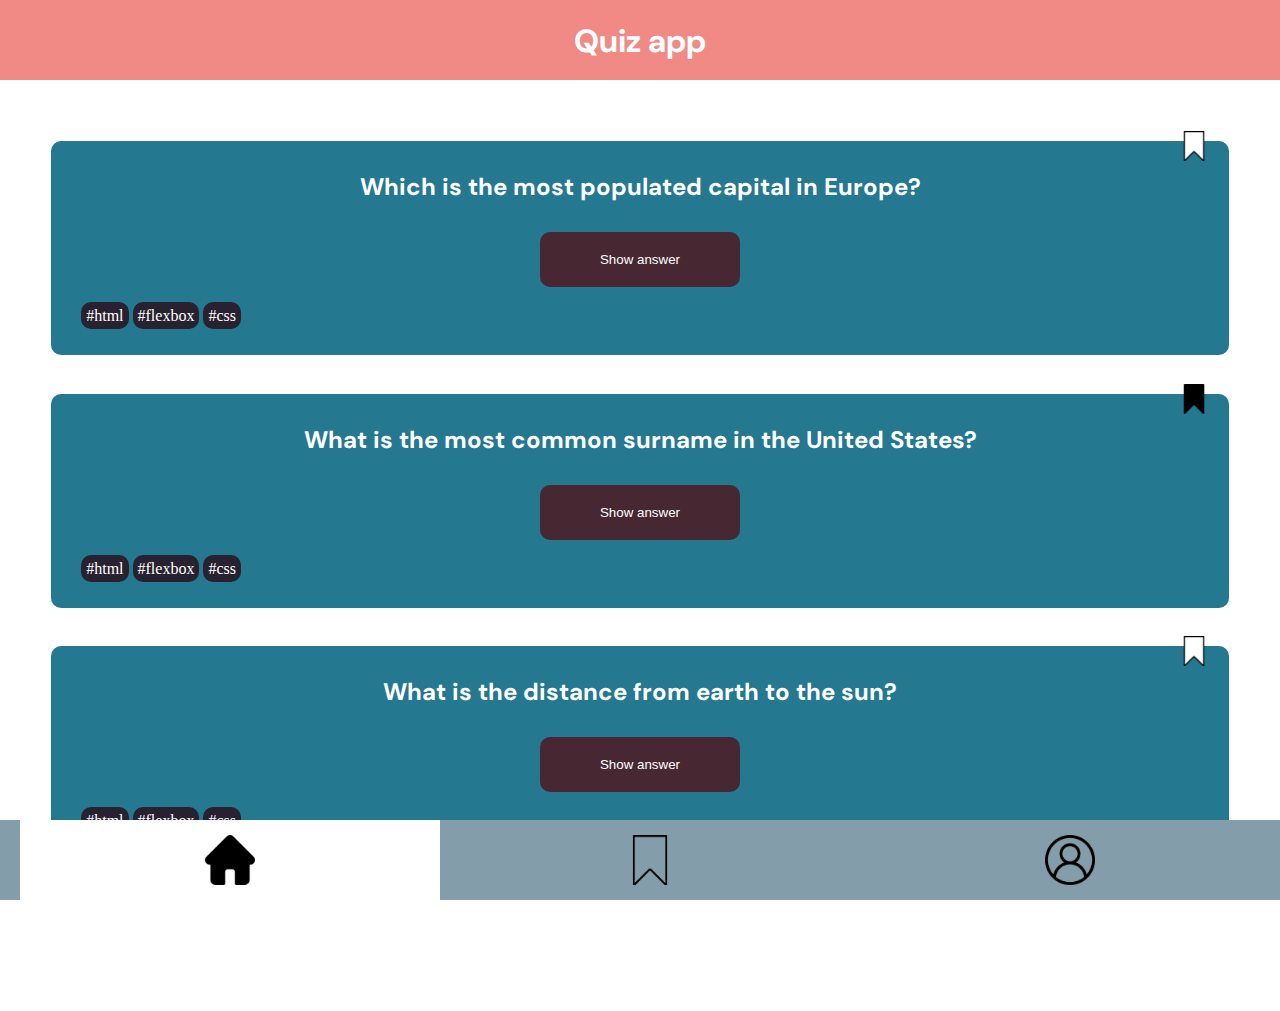
==== index.html @ 3367d9df "Add changes in the bookmarks and index" ====
<!DOCTYPE html>
<html lang="en">
<head>
	<meta charset="UTF-8">
	<meta name="viewport" content="width=device-width, initial-scale=1.0">
	<title>Home page</title>
	<link rel="preconnect" href="https://fonts.googleapis.com">
<link rel="preconnect" href="https://fonts.gstatic.com" crossorigin>
<link href="https://fonts.googleapis.com/css2?family=DM+Sans:ital,opsz,wght@0,9..40,300;0,9..40,400;0,9..40,700;1,9..40,300;1,9..40,400;1,9..40,700&display=swap" rel="stylesheet">
	<link rel="stylesheet" href="./css/style.css">
</head>
<body>
	<header class="header"><h1>Quiz app</h1></header>
<main>
	<section class="card" id="top"><h2 class="card__heading">Which is the most populated capital in Europe?</h2>
		<img src="./img/bookmark.png" class="bmimg">
		<button class="buttons">Show answer</button>
		<div>
			<span class="tags">#html</span> 
			<span class="tags">#flexbox</span>
			<span class="tags">#css</span>
		</div>
		</section>

		<section class="card" id="top"><h2 class="card__heading">What is the most common surname in the United States?</h2>
			<img src="./img/bookmark_filled.png" class="bmimg">
			<button class="buttons">Show answer</button>
			<div>
				<span class="tags">#html</span> 
				<span class="tags">#flexbox</span>
				<span class="tags">#css</span>
			</div>
			</section>

			<section class="card" id="top"><h2 class="card__heading">What is the distance from earth to the sun?</h2>
				<img src="./img/bookmark.png" class="bmimg">
				<button class="buttons">Show answer</button>
				<div>
					<span class="tags">#html</span> 
					<span class="tags">#flexbox</span>
					<span class="tags">#css</span>
				</div>
				</section>

</main>
<nav>
	<ul class="navigation">
	<li class="specialnav"><a href="#"><img src="./img/home_filled.png"></a></li>
	<li><a href="bookmarks.html"><img src="./img/bookmark_transparent.png"></a></li>
	<li><a href="profile.html"><img src="./img/profile.png"></a></li> 
	</ul>
</nav>
</body>
</html>
---- css/style.css ----
@import "./global.css";
@import "./button.css";
@import "./header.css";
@import "./card.css";
@import "./navigation.css";
@import "./switch.css";

* {
	box-sizing: border-box;
	padding: 0;
	margin: 0;
  }

main {
	
	margin-top: 90px;
	margin-bottom: 100px;
	padding: 4%;
	display: flex;
	gap: 3vw;
	flex-direction: column;

  }

.profile {
		display: flex;
		align-items: center;
	}
	
.profile_img {

	border-radius: 10px;
	width: 150px; 
	height: auto;
	margin-left: 30px;

	}
	
.profile-info {
	display: flex;
    flex-direction: column;
    justify-content: center;
    margin-left: 60px;
	font-family: 'DM Sans', sans-serif;
	font-size: 24px;
	font-weight: bolder;
}

p {

	font-family: 'DM Sans', sans-serif;
	
}

.infotable {
    display: flex;
    justify-content: center;
	margin-top: 10px;
	gap: 60px;

}

.infotable button {
    padding: 10px 20px;
    margin: 0 5px;
    background-color: var(--darkblue);
    color: #fff;
    border: none;
    border-radius: 5px;
    cursor: pointer;
}

.infotable .icon {
    margin-right: 2px;
}

.profile-section {
	display: flex;
	flex-direction: column;
	gap: 30px;
}

.darkmode {

	display: inline;
	margin-right: 120px;

	
}

@media (prefers-color-scheme: dark) {
    * {
        color: white;
    }

    body {
        background-color:var(--grey);
    }
}

:root {
	--whitecolor: #ffffff;
	--pinkcolor: #F18A85; 
	--darkblue: #24788F;
	--greycolor: #282130;
	--grey: rgb(121, 121, 121); 
}
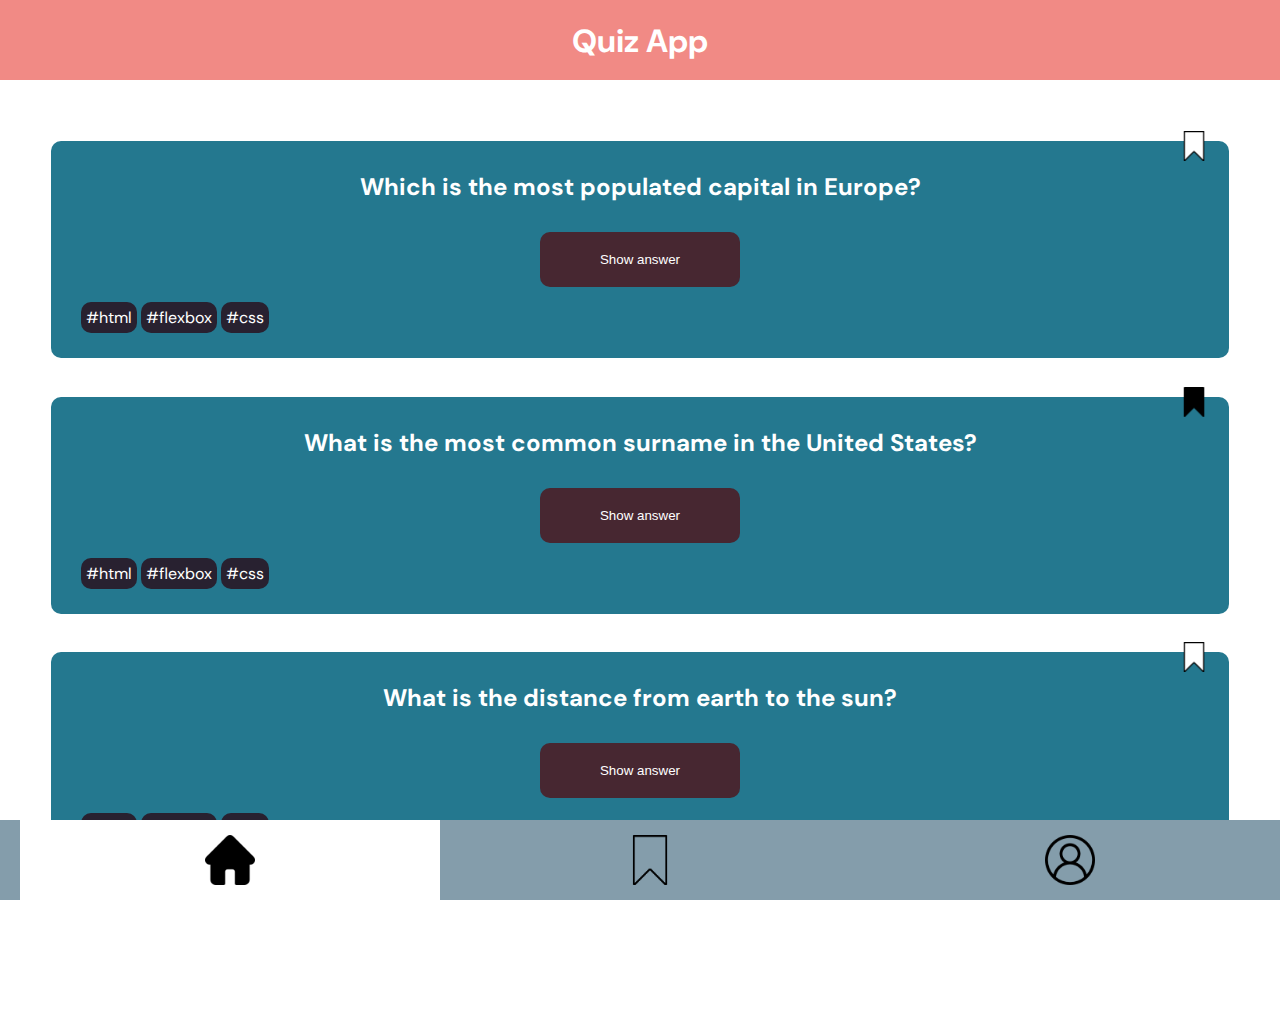
==== commit e769e719: "Change font and add button hover" ====
--- a/index.html
+++ b/index.html
@@ -10,7 +10,7 @@
 	<link rel="stylesheet" href="./css/style.css">
 </head>
 <body>
-	<header class="header"><h1>Quiz app</h1></header>
+	<header class="header"><h1>Quiz App</h1></header>
 <main>
 	<section class="card" id="top"><h2 class="card__heading">Which is the most populated capital in Europe?</h2>
 		<img src="./img/bookmark.png" class="bmimg">
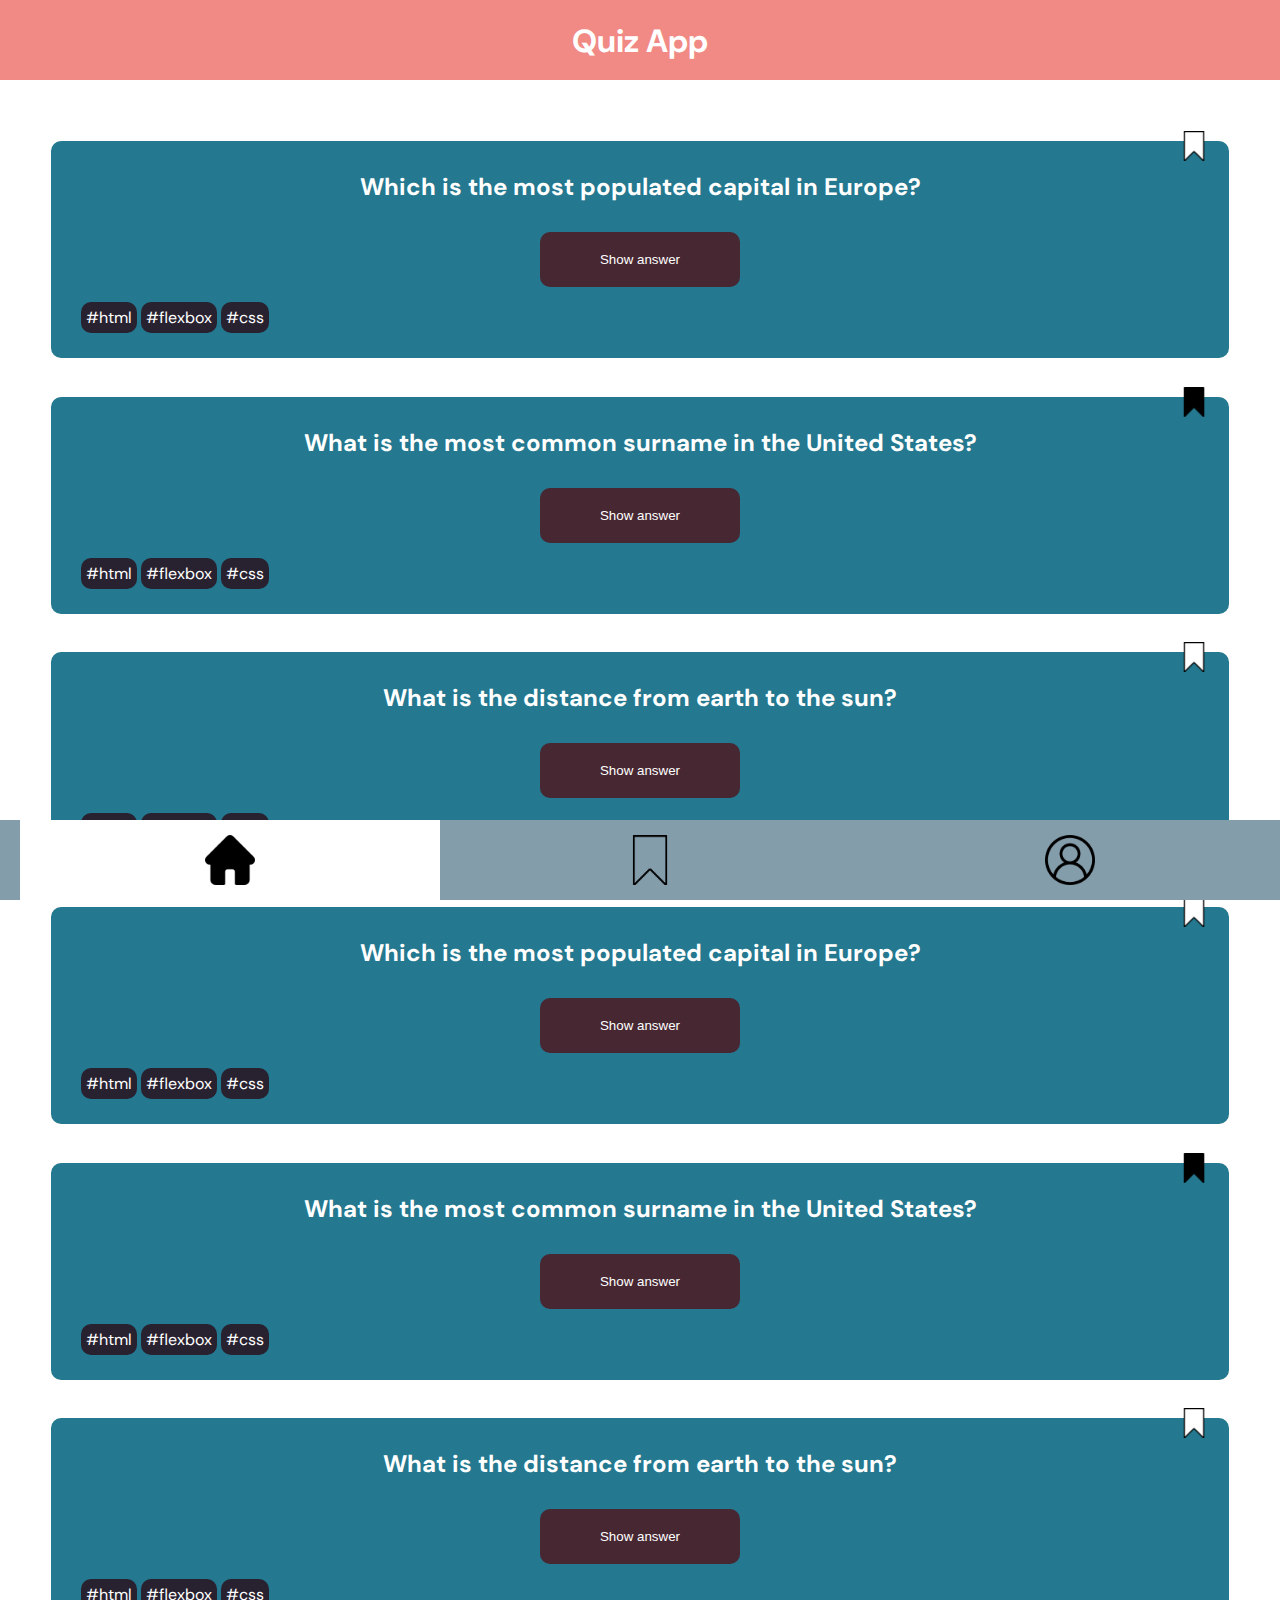
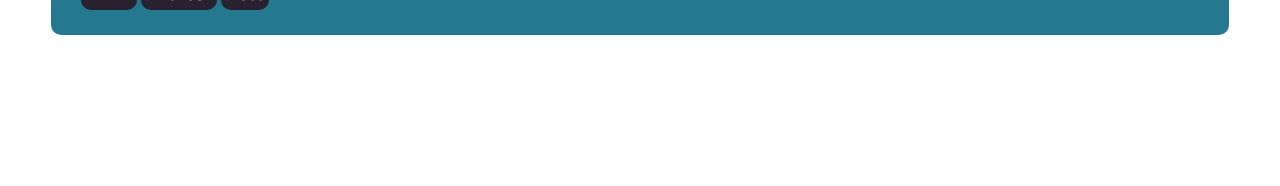
==== commit 3218c85a: "Add more cards" ====
--- a/index.html
+++ b/index.html
@@ -12,7 +12,7 @@
 <body>
 	<header class="header"><h1>Quiz App</h1></header>
 <main>
-	<section class="card" id="top"><h2 class="card__heading">Which is the most populated capital in Europe?</h2>
+	<section class="card"><h2 class="card__heading">Which is the most populated capital in Europe?</h2>
 		<img src="./img/bookmark.png" class="bmimg">
 		<button class="buttons">Show answer</button>
 		<div>
@@ -22,7 +22,7 @@
 		</div>
 		</section>
 
-		<section class="card" id="top"><h2 class="card__heading">What is the most common surname in the United States?</h2>
+		<section class="card"><h2 class="card__heading">What is the most common surname in the United States?</h2>
 			<img src="./img/bookmark_filled.png" class="bmimg">
 			<button class="buttons">Show answer</button>
 			<div>
@@ -32,7 +32,7 @@
 			</div>
 			</section>
 
-			<section class="card" id="top"><h2 class="card__heading">What is the distance from earth to the sun?</h2>
+			<section class="card"><h2 class="card__heading">What is the distance from earth to the sun?</h2>
 				<img src="./img/bookmark.png" class="bmimg">
 				<button class="buttons">Show answer</button>
 				<div>
@@ -41,6 +41,36 @@
 					<span class="tags">#css</span>
 				</div>
 				</section>
+
+				<section class="card"><h2 class="card__heading">Which is the most populated capital in Europe?</h2>
+					<img src="./img/bookmark.png" class="bmimg">
+					<button class="buttons">Show answer</button>
+					<div>
+						<span class="tags">#html</span> 
+						<span class="tags">#flexbox</span>
+						<span class="tags">#css</span>
+					</div>
+					</section>
+			
+					<section class="card"><h2 class="card__heading">What is the most common surname in the United States?</h2>
+						<img src="./img/bookmark_filled.png" class="bmimg">
+						<button class="buttons">Show answer</button>
+						<div>
+							<span class="tags">#html</span> 
+							<span class="tags">#flexbox</span>
+							<span class="tags">#css</span>
+						</div>
+						</section>
+			
+						<section class="card"><h2 class="card__heading">What is the distance from earth to the sun?</h2>
+							<img src="./img/bookmark.png" class="bmimg">
+							<button class="buttons">Show answer</button>
+							<div>
+								<span class="tags">#html</span> 
+								<span class="tags">#flexbox</span>
+								<span class="tags">#css</span>
+							</div>
+							</section>
 
 </main>
 <nav>
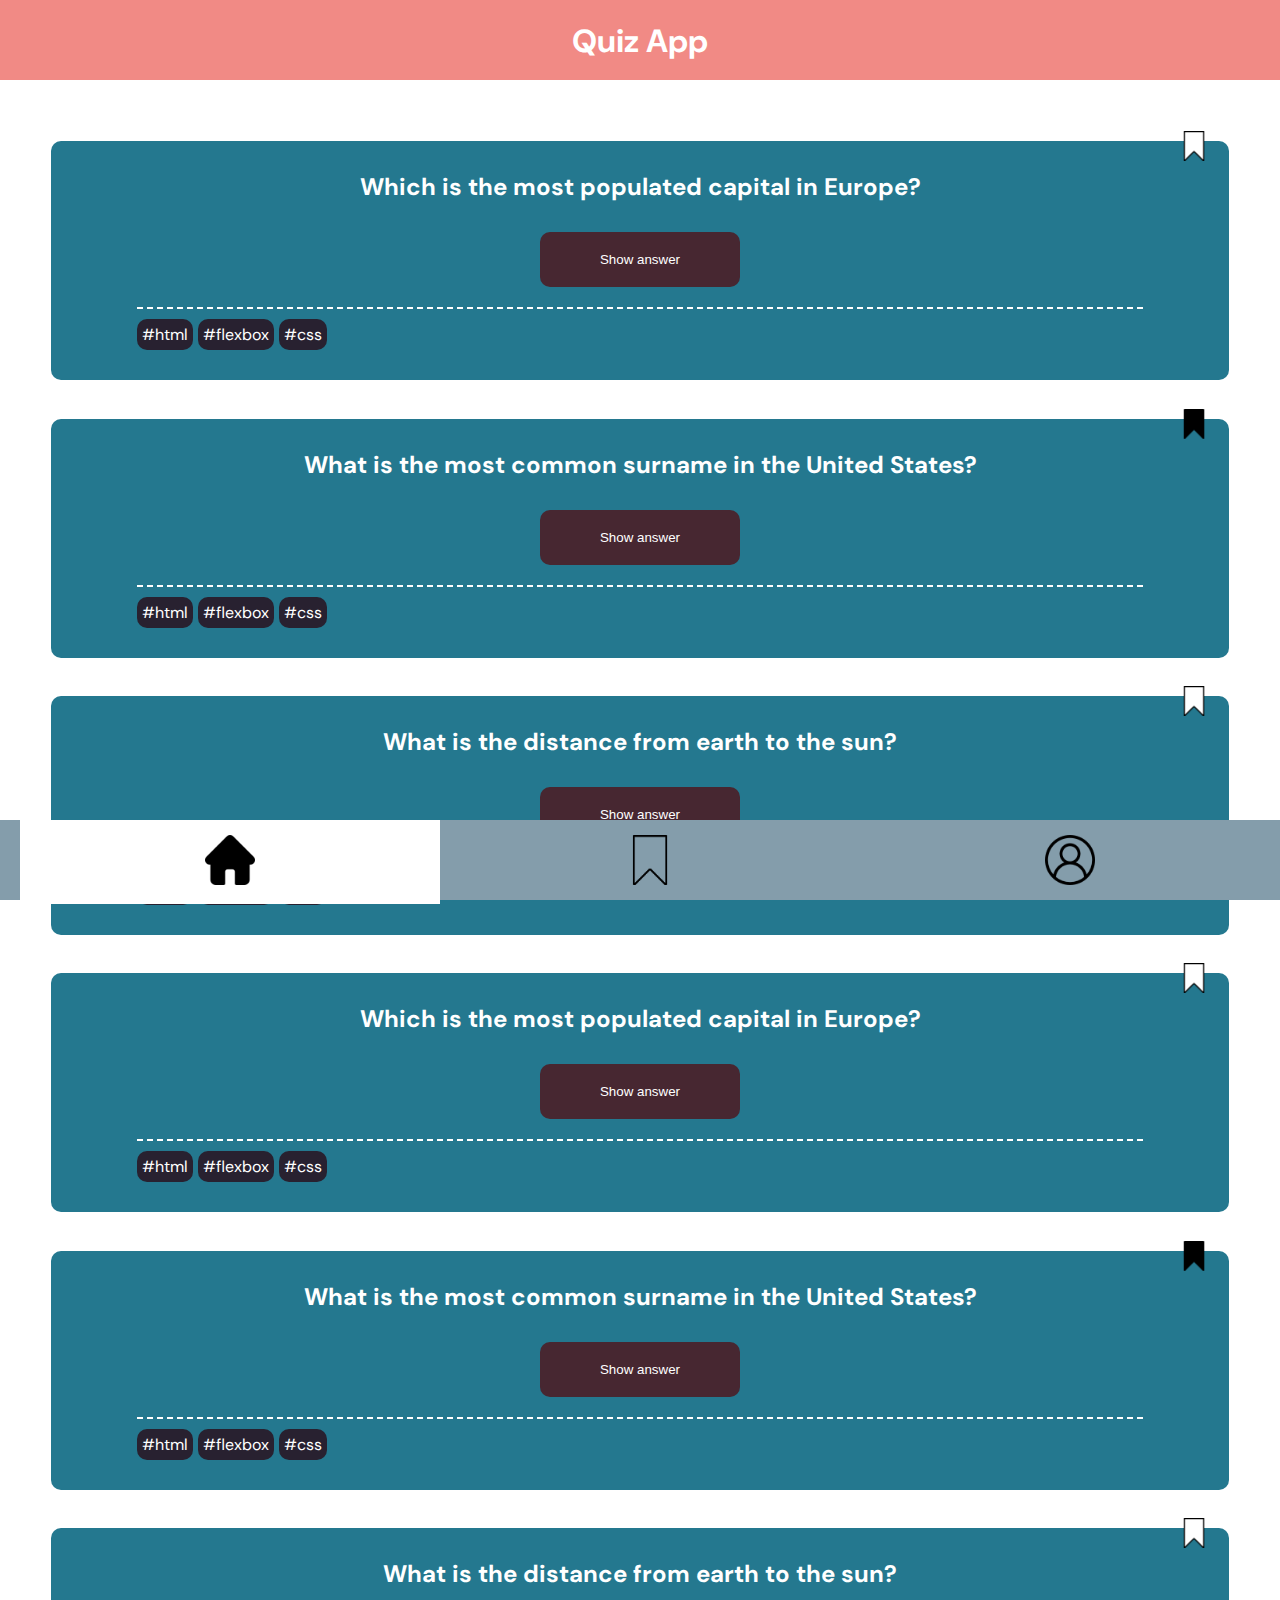
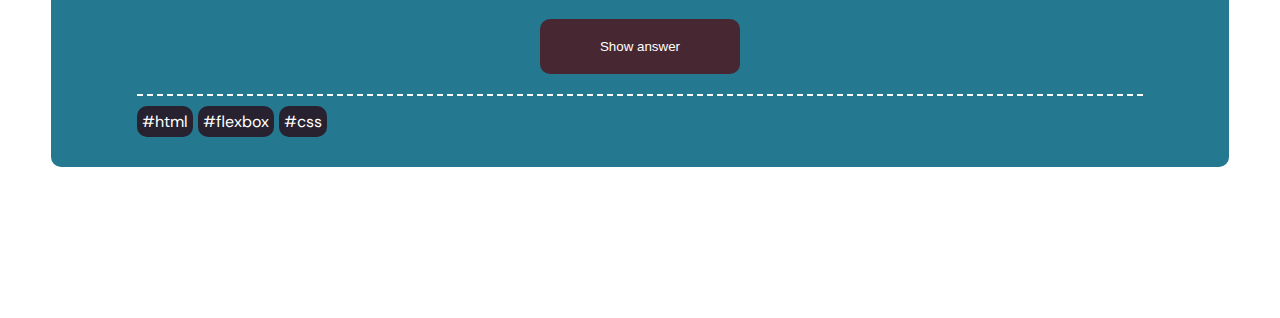
==== commit 56a88964: "Add dots to containers" ====
--- a/index.html
+++ b/index.html
@@ -15,7 +15,7 @@
 	<section class="card"><h2 class="card__heading">Which is the most populated capital in Europe?</h2>
 		<img src="./img/bookmark.png" class="bmimg">
 		<button class="buttons">Show answer</button>
-		<div>
+		<div class="dots">
 			<span class="tags">#html</span> 
 			<span class="tags">#flexbox</span>
 			<span class="tags">#css</span>
@@ -25,7 +25,7 @@
 		<section class="card"><h2 class="card__heading">What is the most common surname in the United States?</h2>
 			<img src="./img/bookmark_filled.png" class="bmimg">
 			<button class="buttons">Show answer</button>
-			<div>
+			<div class="dots">
 				<span class="tags">#html</span> 
 				<span class="tags">#flexbox</span>
 				<span class="tags">#css</span>
@@ -35,7 +35,7 @@
 			<section class="card"><h2 class="card__heading">What is the distance from earth to the sun?</h2>
 				<img src="./img/bookmark.png" class="bmimg">
 				<button class="buttons">Show answer</button>
-				<div>
+				<div class="dots">
 					<span class="tags">#html</span> 
 					<span class="tags">#flexbox</span>
 					<span class="tags">#css</span>
@@ -45,7 +45,7 @@
 				<section class="card"><h2 class="card__heading">Which is the most populated capital in Europe?</h2>
 					<img src="./img/bookmark.png" class="bmimg">
 					<button class="buttons">Show answer</button>
-					<div>
+					<div class="dots">
 						<span class="tags">#html</span> 
 						<span class="tags">#flexbox</span>
 						<span class="tags">#css</span>
@@ -55,7 +55,7 @@
 					<section class="card"><h2 class="card__heading">What is the most common surname in the United States?</h2>
 						<img src="./img/bookmark_filled.png" class="bmimg">
 						<button class="buttons">Show answer</button>
-						<div>
+						<div class="dots">
 							<span class="tags">#html</span> 
 							<span class="tags">#flexbox</span>
 							<span class="tags">#css</span>
@@ -65,7 +65,7 @@
 						<section class="card"><h2 class="card__heading">What is the distance from earth to the sun?</h2>
 							<img src="./img/bookmark.png" class="bmimg">
 							<button class="buttons">Show answer</button>
-							<div>
+							<div class="dots">
 								<span class="tags">#html</span> 
 								<span class="tags">#flexbox</span>
 								<span class="tags">#css</span>
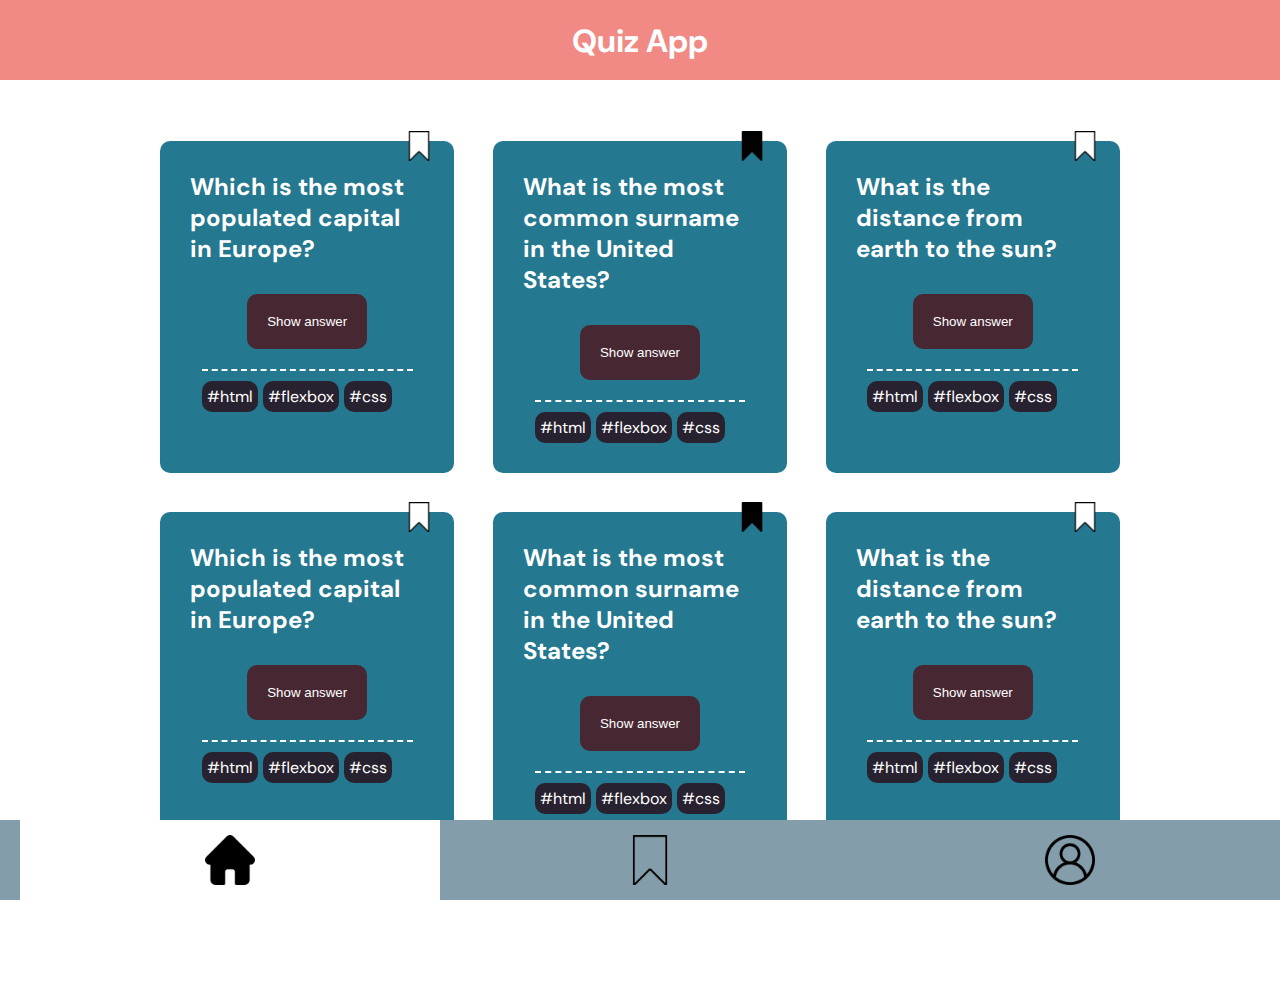
==== commit 042963e5: "Change icons" ====
--- a/index.html
+++ b/index.html
@@ -7,7 +7,7 @@
 	<link rel="preconnect" href="https://fonts.googleapis.com">
 <link rel="preconnect" href="https://fonts.gstatic.com" crossorigin>
 <link href="https://fonts.googleapis.com/css2?family=DM+Sans:ital,opsz,wght@0,9..40,300;0,9..40,400;0,9..40,700;1,9..40,300;1,9..40,400;1,9..40,700&display=swap" rel="stylesheet">
-	<link rel="stylesheet" href="./css/style.css">
+<link rel="stylesheet" href="./css/style.css">
 </head>
 <body>
 	<header class="header"><h1>Quiz App</h1></header>
--- a/css/style.css
+++ b/css/style.css
@@ -21,6 +21,7 @@
 	flex-direction: column;
 
   }
+
 
 .profile {
 		display: flex;
@@ -88,15 +89,6 @@
 	
 }
 
-@media (prefers-color-scheme: dark) {
-    * {
-        color: white;
-    }
-
-    body {
-        background-color:var(--grey);
-    }
-}
 
 :root {
 	--whitecolor: #ffffff;
@@ -106,3 +98,21 @@
 	--grey: rgb(121, 121, 121); 
 }
 
+@media(min-width: 900px) {
+main {
+	display: flex;
+	flex-direction: row;
+	flex-wrap: wrap;
+	justify-content: center;
+}
+}
+
+@media (prefers-color-scheme: dark) {
+	* {
+		color: white;
+	}
+
+	body {
+		background-color:var(--grey);
+	}
+}
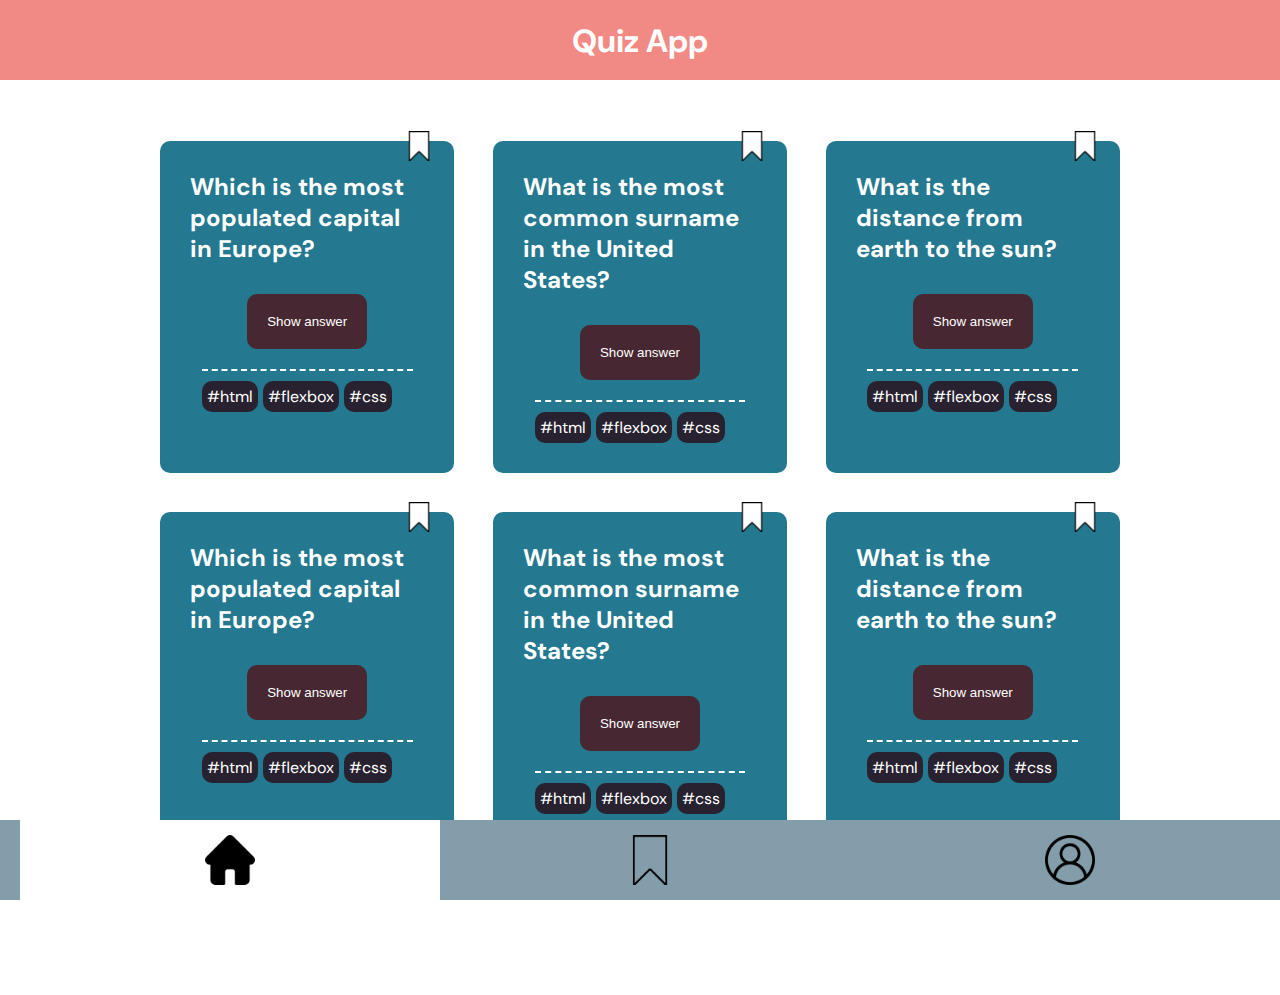
==== commit 061bdbc1: "Add show answer and bookmark" ====
--- a/index.html
+++ b/index.html
@@ -8,13 +8,15 @@
 <link rel="preconnect" href="https://fonts.gstatic.com" crossorigin>
 <link href="https://fonts.googleapis.com/css2?family=DM+Sans:ital,opsz,wght@0,9..40,300;0,9..40,400;0,9..40,700;1,9..40,300;1,9..40,400;1,9..40,700&display=swap" rel="stylesheet">
 <link rel="stylesheet" href="./css/style.css">
+<script src="./js/index.js" defer></script>
 </head>
 <body>
 	<header class="header"><h1>Quiz App</h1></header>
 <main>
 	<section class="card"><h2 class="card__heading">Which is the most populated capital in Europe?</h2>
-		<img src="./img/bookmark.png" class="bmimg">
-		<button class="buttons">Show answer</button>
+		<img src="./img/bookmark.png" class="bmimg" data-js="bookmarkimg">
+		<button class="buttons" data-js="button">Show answer</button>
+		<p class="hidden_answer" data-js="answer">Peterson</p>
 		<div class="dots">
 			<span class="tags">#html</span> 
 			<span class="tags">#flexbox</span>
@@ -23,8 +25,9 @@
 		</section>
 
 		<section class="card"><h2 class="card__heading">What is the most common surname in the United States?</h2>
-			<img src="./img/bookmark_filled.png" class="bmimg">
-			<button class="buttons">Show answer</button>
+			<img src="./img/bookmark.png" class="bmimg" data-js="bookmarkimg">
+			<button class="buttons" data-js="button">Show answer</button>
+			<p class="hidden_answer" data-js="answer">Peterson</p>
 			<div class="dots">
 				<span class="tags">#html</span> 
 				<span class="tags">#flexbox</span>
@@ -33,8 +36,9 @@
 			</section>
 
 			<section class="card"><h2 class="card__heading">What is the distance from earth to the sun?</h2>
-				<img src="./img/bookmark.png" class="bmimg">
-				<button class="buttons">Show answer</button>
+				<img src="./img/bookmark.png" class="bmimg" data-js="bookmarkimg">
+				<button class="buttons" data-js="button">Show answer</button>
+				<p class="hidden_answer" data-js="answer">Peterson</p>
 				<div class="dots">
 					<span class="tags">#html</span> 
 					<span class="tags">#flexbox</span>
@@ -43,8 +47,9 @@
 				</section>
 
 				<section class="card"><h2 class="card__heading">Which is the most populated capital in Europe?</h2>
-					<img src="./img/bookmark.png" class="bmimg">
-					<button class="buttons">Show answer</button>
+					<img src="./img/bookmark.png" class="bmimg" data-js="bookmarkimg">
+					<button class="buttons" data-js="button">Show answer</button>
+					<p class="hidden_answer" data-js="answer">Peterson</p>
 					<div class="dots">
 						<span class="tags">#html</span> 
 						<span class="tags">#flexbox</span>
@@ -53,8 +58,9 @@
 					</section>
 			
 					<section class="card"><h2 class="card__heading">What is the most common surname in the United States?</h2>
-						<img src="./img/bookmark_filled.png" class="bmimg">
-						<button class="buttons">Show answer</button>
+						<img src="./img/bookmark.png" class="bmimg" data-js="bookmarkimg">
+						<button class="buttons" data-js="button">Show answer</button>
+						<p class="hidden_answer" data-js="answer">Peterson</p>
 						<div class="dots">
 							<span class="tags">#html</span> 
 							<span class="tags">#flexbox</span>
@@ -63,8 +69,9 @@
 						</section>
 			
 						<section class="card"><h2 class="card__heading">What is the distance from earth to the sun?</h2>
-							<img src="./img/bookmark.png" class="bmimg">
-							<button class="buttons">Show answer</button>
+							<img src="./img/bookmark.png" class="bmimg" data-js="bookmarkimg">
+							<button class="buttons" data-js="button">Show answer</button>
+							<p class="hidden_answer" data-js="answer">Peterson</p>
 							<div class="dots">
 								<span class="tags">#html</span> 
 								<span class="tags">#flexbox</span>
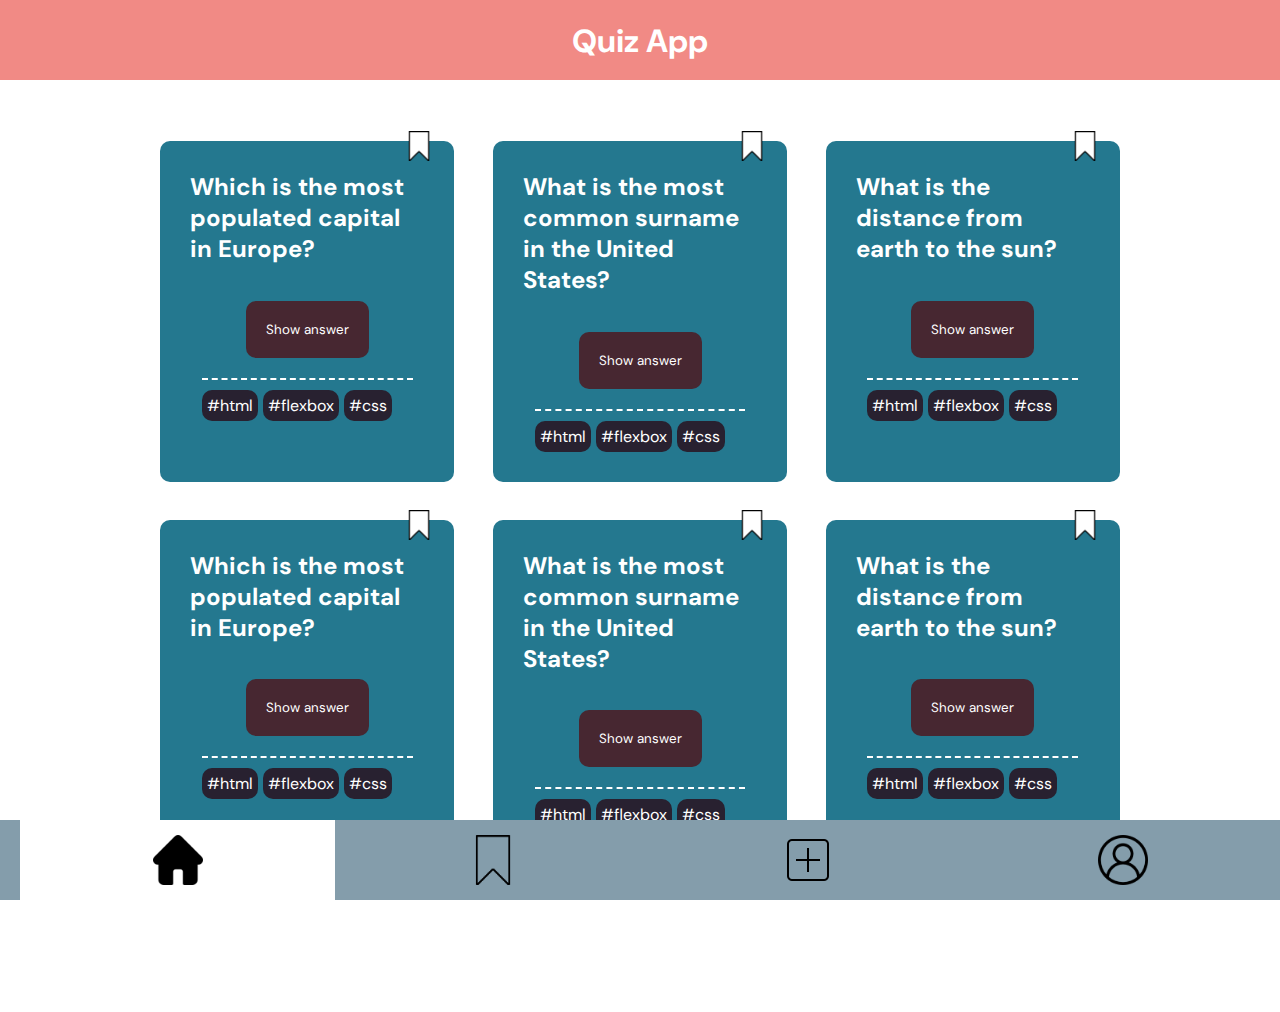
==== commit 08823fb2: "Add forms" ====
--- a/index.html
+++ b/index.html
@@ -84,6 +84,7 @@
 	<ul class="navigation">
 	<li class="specialnav"><a href="#"><img src="./img/home_filled.png"></a></li>
 	<li><a href="bookmarks.html"><img src="./img/bookmark_transparent.png"></a></li>
+	<li><a href="form.html"><img src="./img/add.png"></a></li>
 	<li><a href="profile.html"><img src="./img/profile.png"></a></li> 
 	</ul>
 </nav>
--- a/css/style.css
+++ b/css/style.css
@@ -4,11 +4,18 @@
 @import "./card.css";
 @import "./navigation.css";
 @import "./switch.css";
+@import "./form.css";
 
 * {
 	box-sizing: border-box;
 	padding: 0;
 	margin: 0;
+
+  }
+
+  body {
+	background-color: var(--whitecolor);
+	color: var(--greycolor);
   }
 
 main {
@@ -81,13 +88,15 @@
 	gap: 30px;
 }
 
-.darkmode {
+.dark-mode {
 
 	display: inline;
 	margin-right: 120px;
+	background-color: var(--grey); 
+	color: #ffffff; 
 
-	
 }
+
 
 
 :root {
@@ -107,12 +116,5 @@
 }
 }
 
-@media (prefers-color-scheme: dark) {
-	* {
-		color: white;
-	}
 
-	body {
-		background-color:var(--grey);
-	}
-}
+
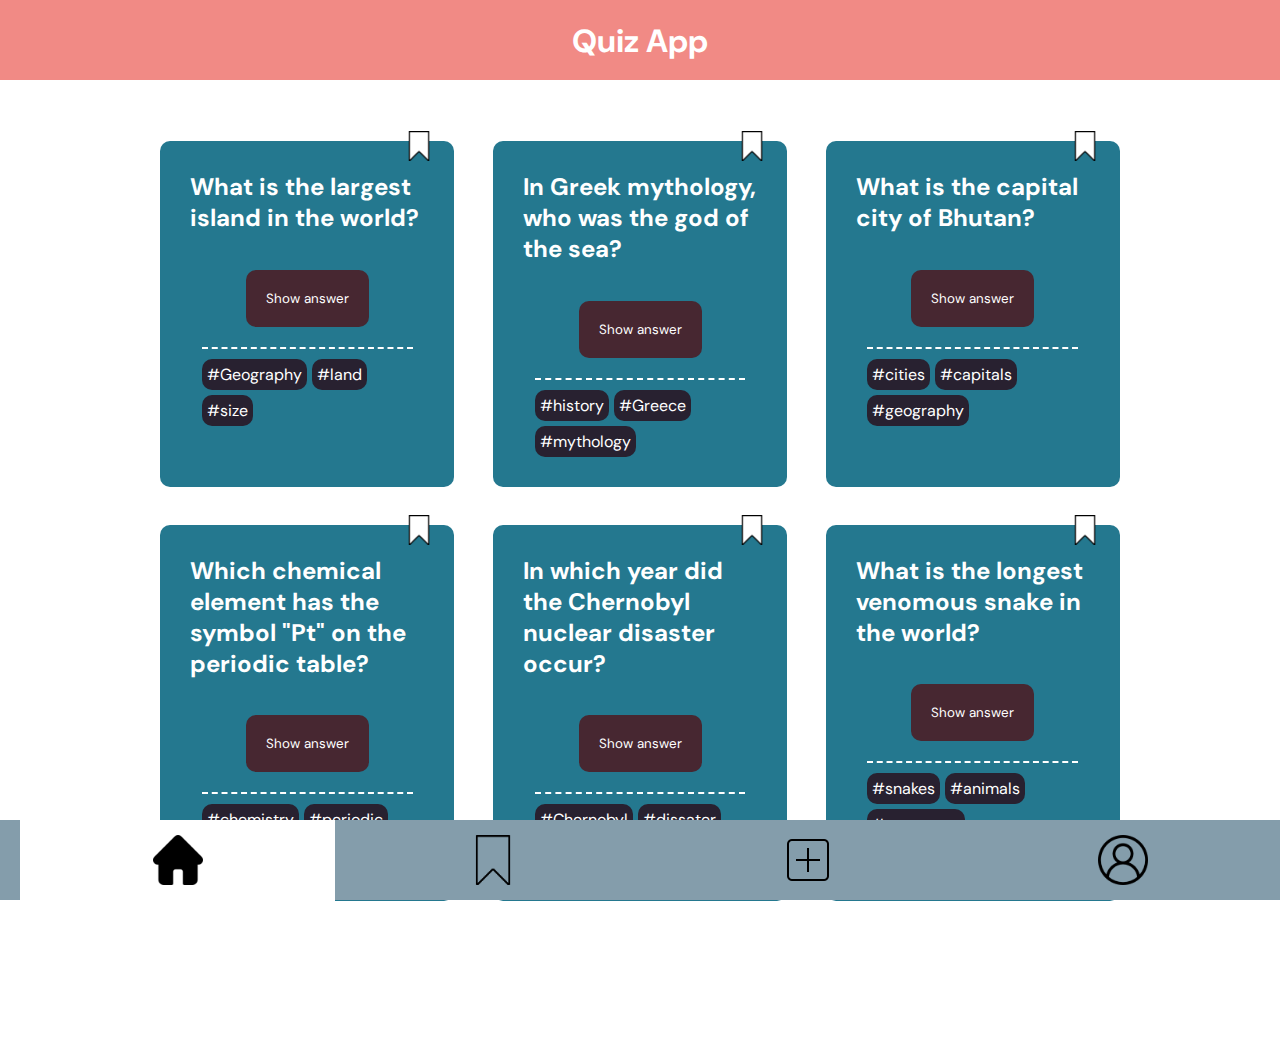
==== commit 87f1e371: "Changed some styles" ====
--- a/index.html
+++ b/index.html
@@ -13,69 +13,69 @@
 <body>
 	<header class="header"><h1>Quiz App</h1></header>
 <main>
-	<section class="card"><h2 class="card__heading">Which is the most populated capital in Europe?</h2>
+	<section class="card"><h2 class="card__heading">What is the largest island in the world?</h2>
 		<img src="./img/bookmark.png" class="bmimg" data-js="bookmarkimg">
 		<button class="buttons" data-js="button">Show answer</button>
-		<p class="hidden_answer" data-js="answer">Peterson</p>
+		<p class="hidden_answer" data-js="answer">Greenland</p>
 		<div class="dots">
-			<span class="tags">#html</span> 
-			<span class="tags">#flexbox</span>
-			<span class="tags">#css</span>
+			<span class="tags">#Geography</span> 
+			<span class="tags">#land</span>
+			<span class="tags">#size</span>
 		</div>
 		</section>
 
-		<section class="card"><h2 class="card__heading">What is the most common surname in the United States?</h2>
+		<section class="card"><h2 class="card__heading">In Greek mythology, who was the god of the sea?</h2>
 			<img src="./img/bookmark.png" class="bmimg" data-js="bookmarkimg">
 			<button class="buttons" data-js="button">Show answer</button>
-			<p class="hidden_answer" data-js="answer">Peterson</p>
+			<p class="hidden_answer" data-js="answer">Poseidon</p>
 			<div class="dots">
-				<span class="tags">#html</span> 
-				<span class="tags">#flexbox</span>
-				<span class="tags">#css</span>
+				<span class="tags">#history</span> 
+				<span class="tags">#Greece</span>
+				<span class="tags">#mythology</span>
 			</div>
 			</section>
 
-			<section class="card"><h2 class="card__heading">What is the distance from earth to the sun?</h2>
+			<section class="card"><h2 class="card__heading">What is the capital city of Bhutan?</h2>
 				<img src="./img/bookmark.png" class="bmimg" data-js="bookmarkimg">
 				<button class="buttons" data-js="button">Show answer</button>
-				<p class="hidden_answer" data-js="answer">Peterson</p>
+				<p class="hidden_answer" data-js="answer">Thimphu</p>
 				<div class="dots">
-					<span class="tags">#html</span> 
-					<span class="tags">#flexbox</span>
-					<span class="tags">#css</span>
+					<span class="tags">#cities</span> 
+					<span class="tags">#capitals</span>
+					<span class="tags">#geography</span>
 				</div>
 				</section>
 
-				<section class="card"><h2 class="card__heading">Which is the most populated capital in Europe?</h2>
+				<section class="card"><h2 class="card__heading">Which chemical element has the symbol "Pt" on the periodic table?</h2>
 					<img src="./img/bookmark.png" class="bmimg" data-js="bookmarkimg">
 					<button class="buttons" data-js="button">Show answer</button>
-					<p class="hidden_answer" data-js="answer">Peterson</p>
+					<p class="hidden_answer" data-js="answer">Platinum</p>
 					<div class="dots">
-						<span class="tags">#html</span> 
-						<span class="tags">#flexbox</span>
-						<span class="tags">#css</span>
+						<span class="tags">#chemistry</span> 
+						<span class="tags">#periodic</span>
+						<span class="tags">#table</span>
 					</div>
 					</section>
 			
-					<section class="card"><h2 class="card__heading">What is the most common surname in the United States?</h2>
+					<section class="card"><h2 class="card__heading">In which year did the Chernobyl nuclear disaster occur?</h2>
 						<img src="./img/bookmark.png" class="bmimg" data-js="bookmarkimg">
 						<button class="buttons" data-js="button">Show answer</button>
-						<p class="hidden_answer" data-js="answer">Peterson</p>
+						<p class="hidden_answer" data-js="answer">1986</p>
 						<div class="dots">
-							<span class="tags">#html</span> 
-							<span class="tags">#flexbox</span>
-							<span class="tags">#css</span>
+							<span class="tags">#Chernobyl</span> 
+							<span class="tags">#dissater</span>
+							<span class="tags">#ironcurtain</span>
 						</div>
 						</section>
 			
-						<section class="card"><h2 class="card__heading">What is the distance from earth to the sun?</h2>
+						<section class="card"><h2 class="card__heading">What is the longest venomous snake in the world?</h2>
 							<img src="./img/bookmark.png" class="bmimg" data-js="bookmarkimg">
 							<button class="buttons" data-js="button">Show answer</button>
-							<p class="hidden_answer" data-js="answer">Peterson</p>
+							<p class="hidden_answer" data-js="answer">King Cobra</p>
 							<div class="dots">
-								<span class="tags">#html</span> 
-								<span class="tags">#flexbox</span>
-								<span class="tags">#css</span>
+								<span class="tags">#snakes</span> 
+								<span class="tags">#animals</span>
+								<span class="tags">#venemous</span>
 							</div>
 							</section>
 
--- a/css/style.css
+++ b/css/style.css
@@ -117,4 +117,3 @@
 }
 
 
-
